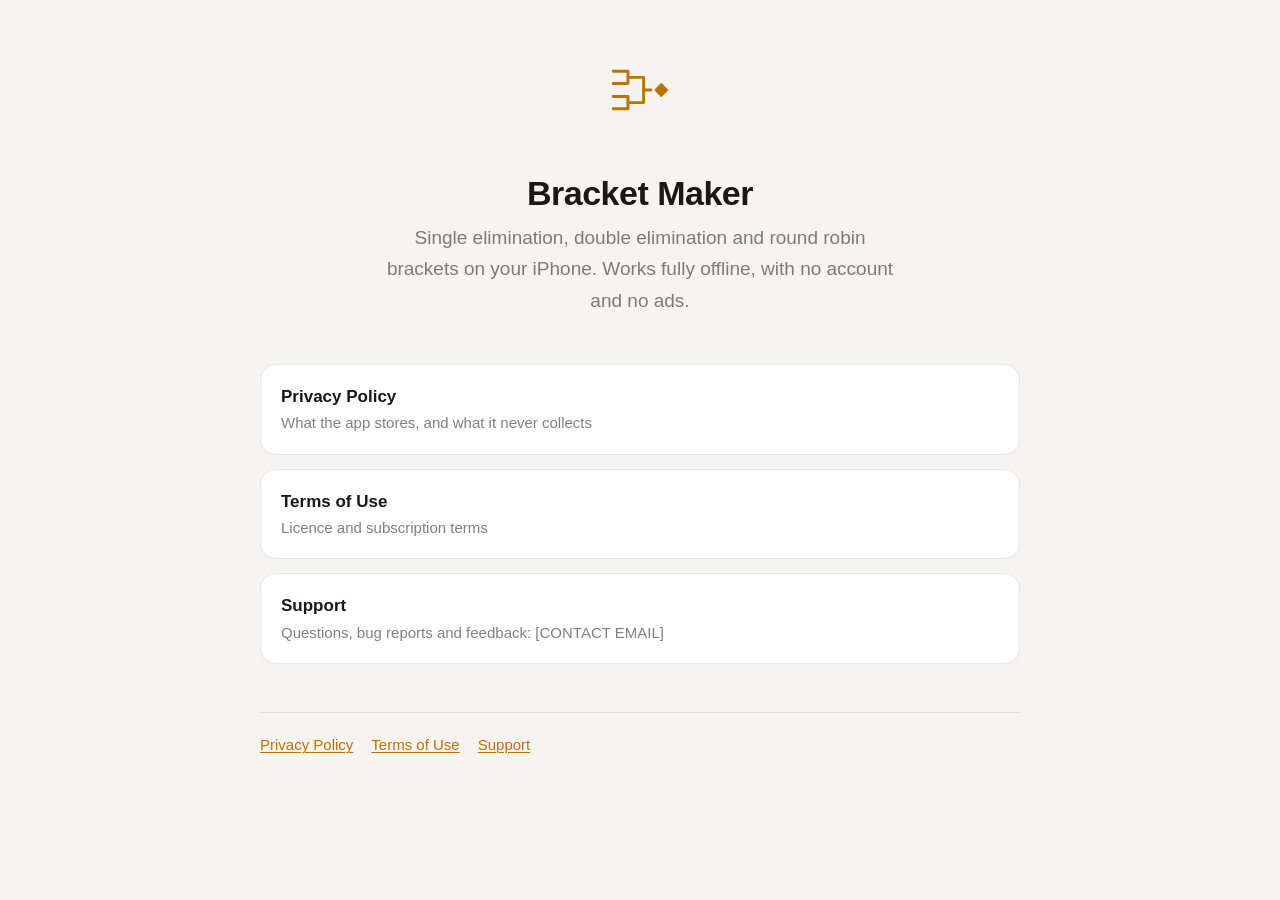
==== index.html @ 44e4c204 "feat: legal and support pages for the App Store Static site for Vercel: home page (App Store support" ====
<!DOCTYPE html>
<html lang="en">
  <head>
    <meta charset="utf-8" />
    <meta name="viewport" content="width=device-width, initial-scale=1" />
    <title>Bracket Maker</title>
    <meta
      name="description"
      content="Bracket Maker builds single elimination, double elimination and round robin tournament brackets on your iPhone — offline, with no account."
    />
    <link rel="icon" href="/icon.svg" type="image/svg+xml" />
    <link rel="stylesheet" href="/style.css" />
  </head>
  <body>
    <main>
      <section class="hero">
        <img class="hero-mark" src="/icon.svg" width="84" height="84" alt="Bracket Maker" />
        <h1>Bracket Maker</h1>
        <p>
          Single elimination, double elimination and round robin brackets on your iPhone. Works
          fully offline, with no account and no ads.
        </p>
      </section>

      <div class="card-list">
        <a class="card" href="/privacy">
          <span class="card-title">Privacy Policy</span>
          <span class="card-subtitle">What the app stores, and what it never collects</span>
        </a>
        <a class="card" href="/terms">
          <span class="card-title">Terms of Use</span>
          <span class="card-subtitle">Licence and subscription terms</span>
        </a>
        <a class="card" href="mailto:[CONTACT EMAIL]">
          <span class="card-title">Support</span>
          <span class="card-subtitle">Questions, bug reports and feedback: [CONTACT EMAIL]</span>
        </a>
      </div>
    </main>
    <footer class="page-footer">
      <a href="/privacy">Privacy Policy</a>
      <a href="/terms">Terms of Use</a>
      <a href="mailto:[CONTACT EMAIL]">Support</a>
    </footer>
  </body>
</html>
---- style.css ----
/* Colors follow the app's light and dark themes (src/theme/colors.ts). */
:root {
  --ground: #f6f4f0;
  --card: #ffffff;
  --ink: #1a1714;
  --muted: rgba(26, 23, 20, 0.55);
  --border: rgba(26, 23, 20, 0.1);
  --accent: #bd7300;
}

@media (prefers-color-scheme: dark) {
  :root {
    --ground: #0f1413;
    --card: #1a2120;
    --ink: #f2f5f4;
    --muted: #a5adab;
    --border: rgba(255, 255, 255, 0.1);
    --accent: #2ed6a6;
  }
}

* {
  box-sizing: border-box;
}

body {
  margin: 0;
  padding: 0 20px 64px;
  background: var(--ground);
  color: var(--ink);
  /* System font: no web font request, so the pages load instantly and track nothing. */
  font-family:
    -apple-system,
    BlinkMacSystemFont,
    "Segoe UI",
    Roboto,
    sans-serif;
  font-size: 17px;
  line-height: 1.65;
}

.page-header {
  max-width: 760px;
  margin: 0 auto;
  padding: 28px 0 8px;
}

.brand {
  display: inline-flex;
  align-items: center;
  gap: 10px;
  color: var(--ink);
  font-weight: 600;
  font-size: 17px;
  text-decoration: none;
}

.brand-mark {
  display: block;
}

main {
  max-width: 760px;
  margin: 0 auto;
}

h1 {
  margin: 24px 0 8px;
  font-size: 34px;
  line-height: 1.2;
  letter-spacing: -0.5px;
}

h2 {
  margin: 36px 0 10px;
  font-size: 21px;
  line-height: 1.3;
}

p,
ul {
  margin: 0 0 16px;
}

ul {
  padding-left: 22px;
}

li {
  margin-bottom: 8px;
}

a {
  color: var(--accent);
  text-decoration-thickness: 1px;
  text-underline-offset: 2px;
  overflow-wrap: anywhere;
}

strong {
  font-weight: 600;
}

/* Home page */
.hero {
  padding: 48px 0 8px;
  text-align: center;
}

.hero-mark {
  width: 84px;
  height: 84px;
  margin-bottom: 8px;
}

.hero p {
  color: var(--muted);
  font-size: 19px;
  max-width: 520px;
  margin: 0 auto 8px;
}

.card-list {
  display: grid;
  gap: 14px;
  margin-top: 32px;
}

.card {
  display: block;
  padding: 18px 20px;
  border: 1px solid var(--border);
  border-radius: 16px;
  background: var(--card);
  color: var(--ink);
  text-decoration: none;
}

.card:hover {
  border-color: var(--accent);
}

.card-title {
  display: block;
  font-weight: 600;
}

.card-subtitle {
  display: block;
  color: var(--muted);
  font-size: 15px;
}

.page-footer {
  max-width: 760px;
  margin: 48px auto 0;
  padding-top: 20px;
  border-top: 1px solid var(--border);
  display: flex;
  flex-wrap: wrap;
  gap: 18px;
  font-size: 15px;
}

@media (max-width: 520px) {
  body {
    font-size: 16px;
  }

  h1 {
    font-size: 28px;
  }
}
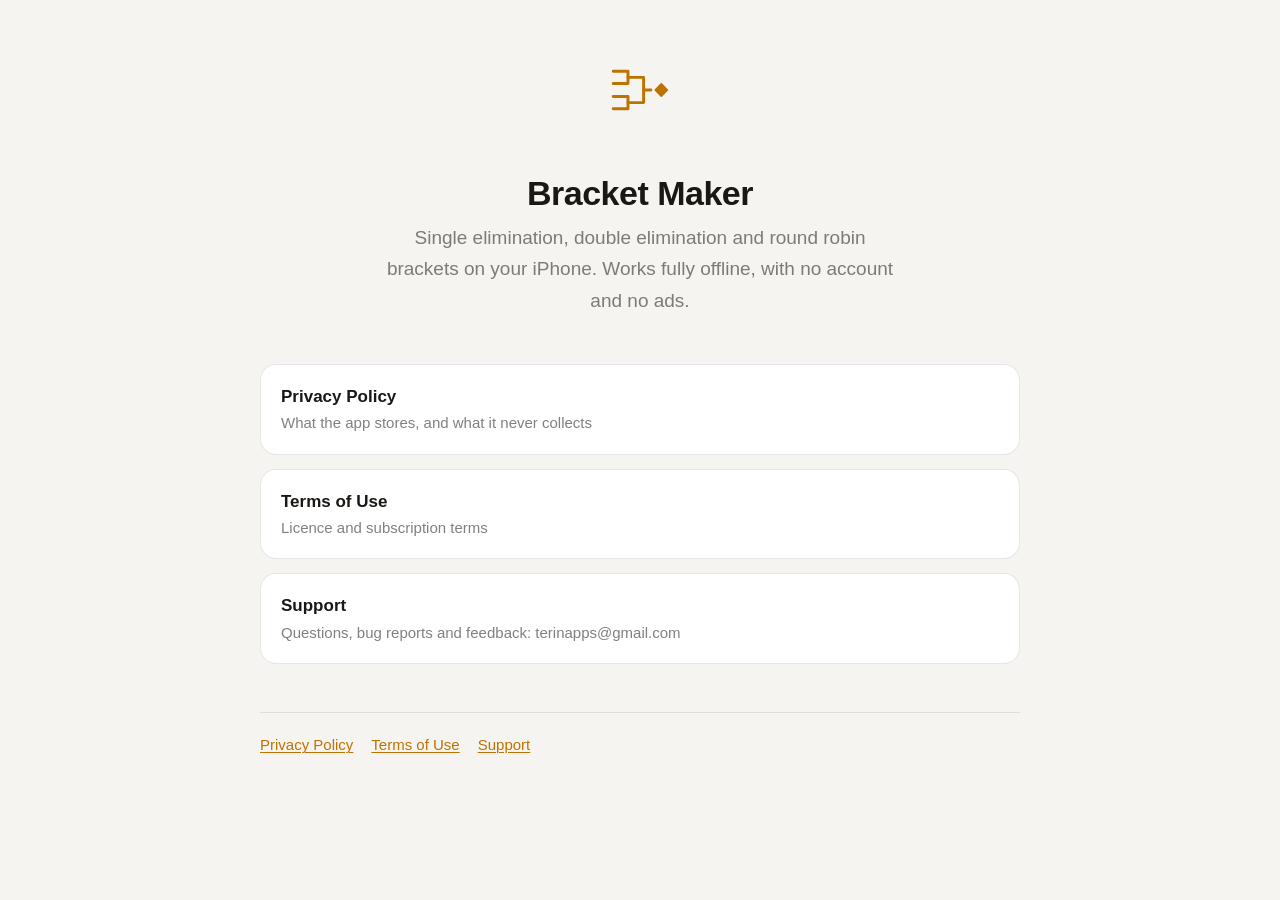
==== commit 5d31b679: "chore: fill in developer and contact details Co-Authored-By: Claude Opus 5 (1M context) <noreply@ant" ====
--- a/index.html
+++ b/index.html
@@ -8,13 +8,13 @@
       name="description"
       content="Bracket Maker builds single elimination, double elimination and round robin tournament brackets on your iPhone — offline, with no account."
     />
-    <link rel="icon" href="/icon.svg" type="image/svg+xml" />
-    <link rel="stylesheet" href="/style.css" />
+    <link rel="icon" href="icon.svg" type="image/svg+xml" />
+    <link rel="stylesheet" href="style.css" />
   </head>
   <body>
     <main>
       <section class="hero">
-        <img class="hero-mark" src="/icon.svg" width="84" height="84" alt="Bracket Maker" />
+        <img class="hero-mark" src="icon.svg" width="84" height="84" alt="Bracket Maker" />
         <h1>Bracket Maker</h1>
         <p>
           Single elimination, double elimination and round robin brackets on your iPhone. Works
@@ -23,24 +23,24 @@
       </section>
 
       <div class="card-list">
-        <a class="card" href="/privacy">
+        <a class="card" href="privacy.html">
           <span class="card-title">Privacy Policy</span>
           <span class="card-subtitle">What the app stores, and what it never collects</span>
         </a>
-        <a class="card" href="/terms">
+        <a class="card" href="terms.html">
           <span class="card-title">Terms of Use</span>
           <span class="card-subtitle">Licence and subscription terms</span>
         </a>
-        <a class="card" href="mailto:[CONTACT EMAIL]">
+        <a class="card" href="mailto:terinapps@gmail.com">
           <span class="card-title">Support</span>
-          <span class="card-subtitle">Questions, bug reports and feedback: [CONTACT EMAIL]</span>
+          <span class="card-subtitle">Questions, bug reports and feedback: terinapps@gmail.com</span>
         </a>
       </div>
     </main>
     <footer class="page-footer">
-      <a href="/privacy">Privacy Policy</a>
-      <a href="/terms">Terms of Use</a>
-      <a href="mailto:[CONTACT EMAIL]">Support</a>
+      <a href="privacy.html">Privacy Policy</a>
+      <a href="terms.html">Terms of Use</a>
+      <a href="mailto:terinapps@gmail.com">Support</a>
     </footer>
   </body>
 </html>
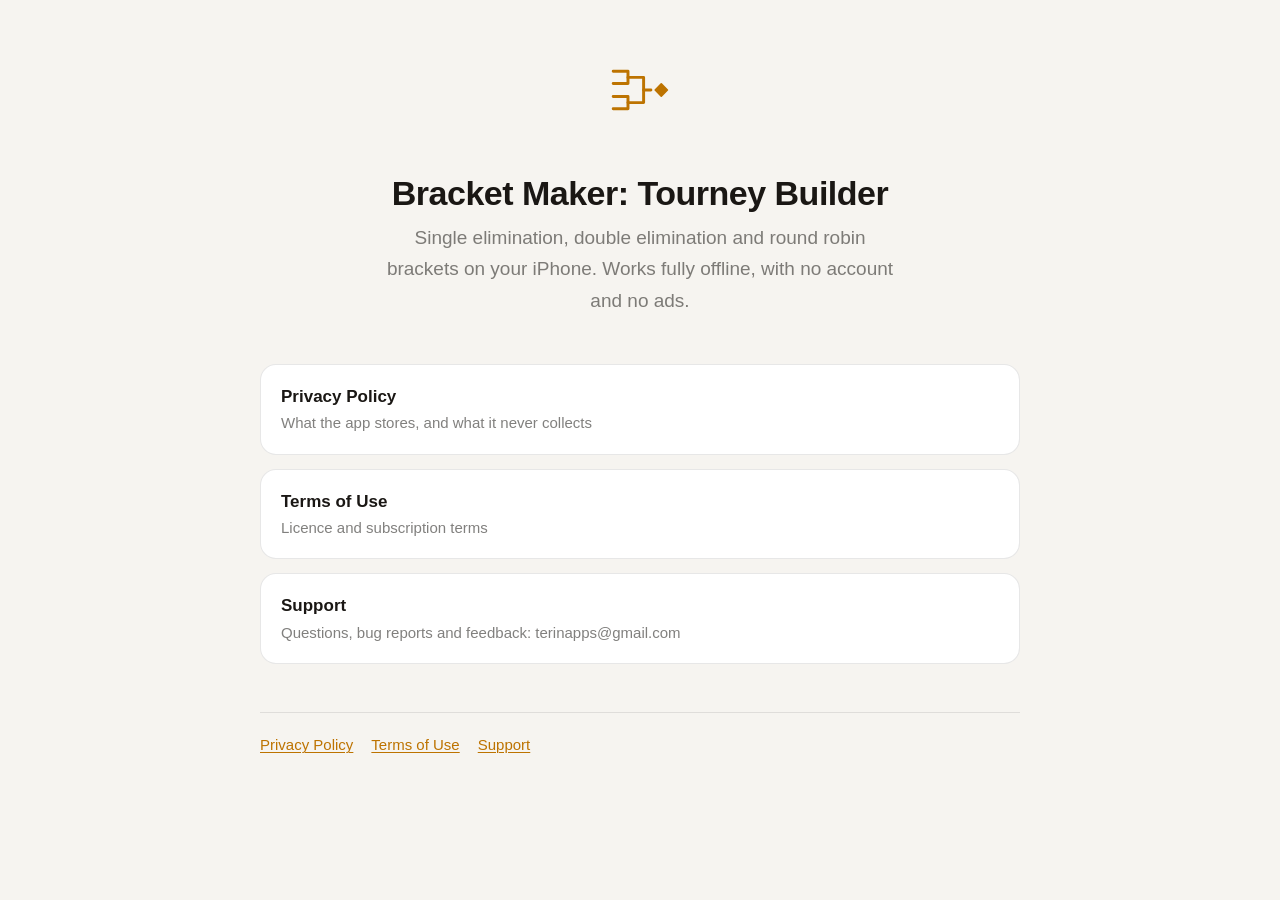
==== commit f0e12ab3: "chore: rename the app to Bracket Maker: Tourney Builder Co-Authored-By: Claude Opus 5 (1M context) <" ====
--- a/index.html
+++ b/index.html
@@ -3,10 +3,10 @@
   <head>
     <meta charset="utf-8" />
     <meta name="viewport" content="width=device-width, initial-scale=1" />
-    <title>Bracket Maker</title>
+    <title>Bracket Maker: Tourney Builder</title>
     <meta
       name="description"
-      content="Bracket Maker builds single elimination, double elimination and round robin tournament brackets on your iPhone — offline, with no account."
+      content="Bracket Maker: Tourney Builder builds single elimination, double elimination and round robin tournament brackets on your iPhone — offline, with no account."
     />
     <link rel="icon" href="icon.svg" type="image/svg+xml" />
     <link rel="stylesheet" href="style.css" />
@@ -14,8 +14,8 @@
   <body>
     <main>
       <section class="hero">
-        <img class="hero-mark" src="icon.svg" width="84" height="84" alt="Bracket Maker" />
-        <h1>Bracket Maker</h1>
+        <img class="hero-mark" src="icon.svg" width="84" height="84" alt="Bracket Maker: Tourney Builder" />
+        <h1>Bracket Maker: Tourney Builder</h1>
         <p>
           Single elimination, double elimination and round robin brackets on your iPhone. Works
           fully offline, with no account and no ads.
